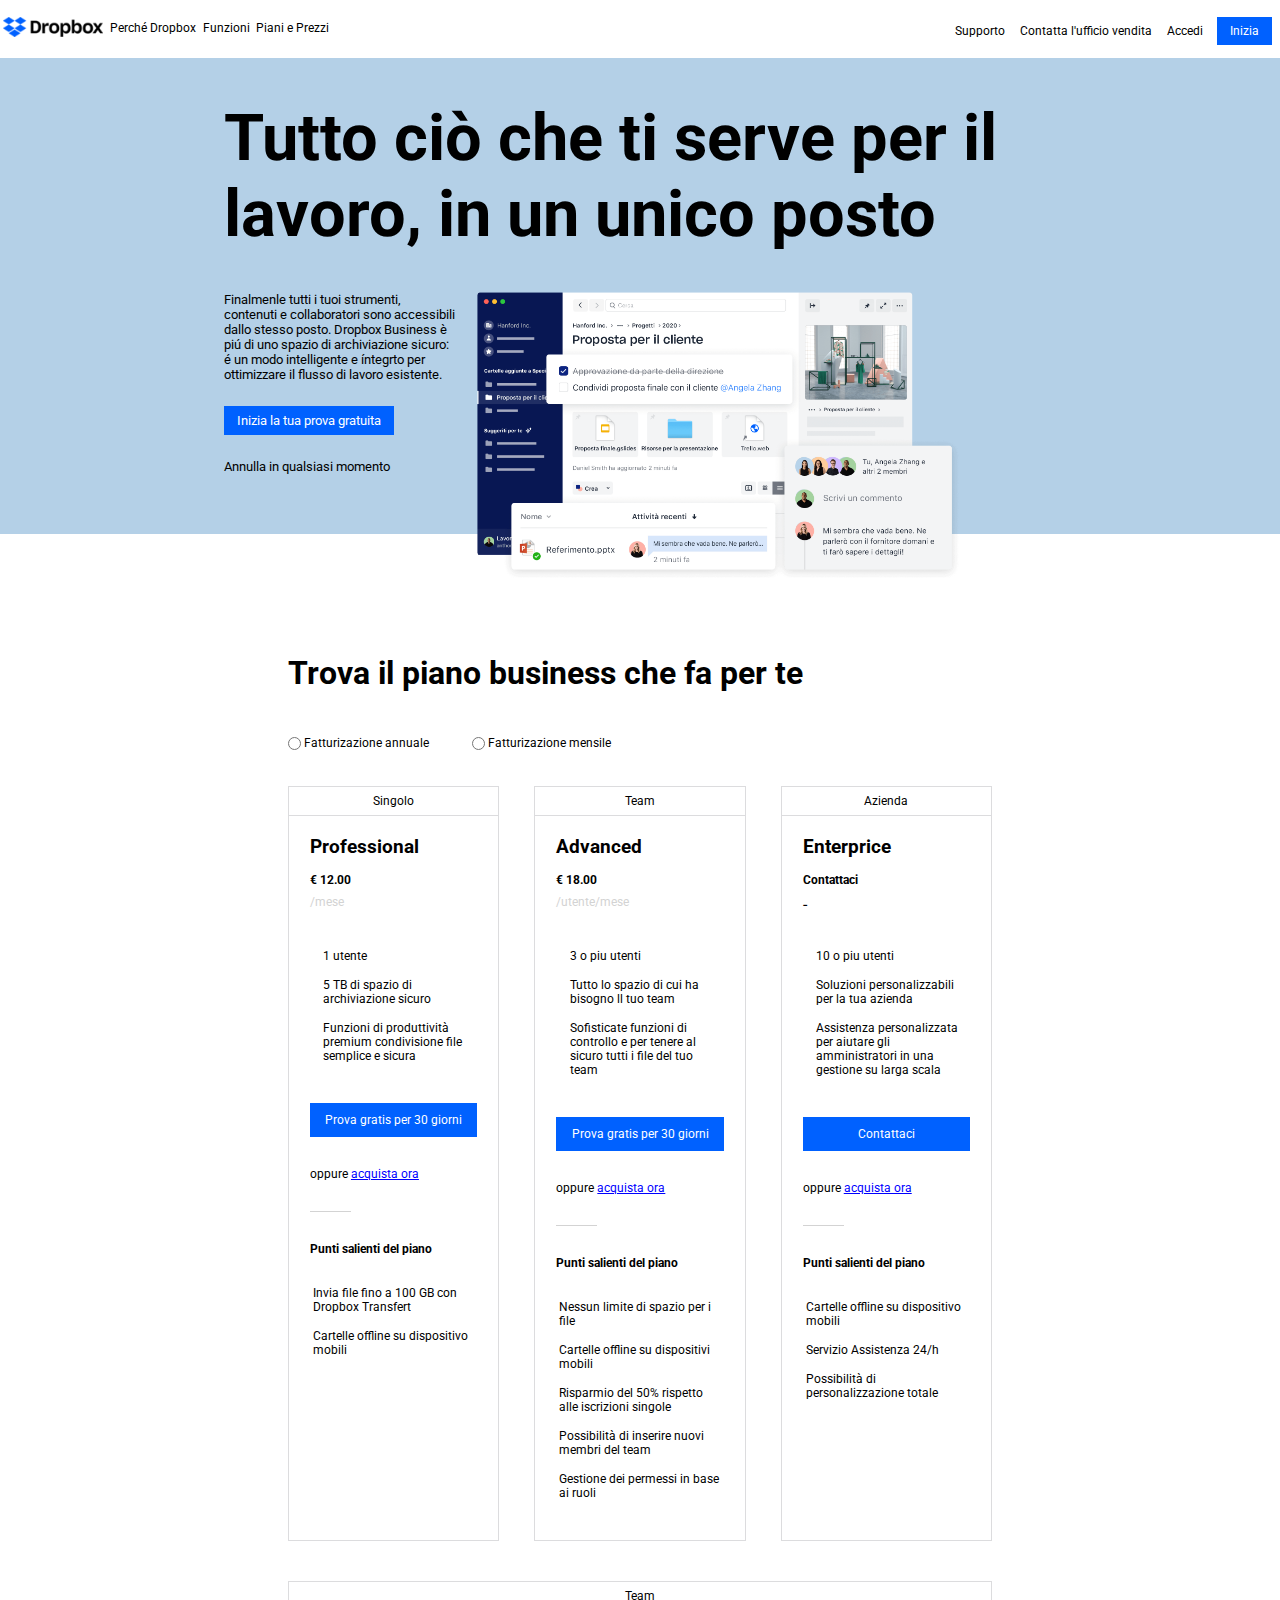
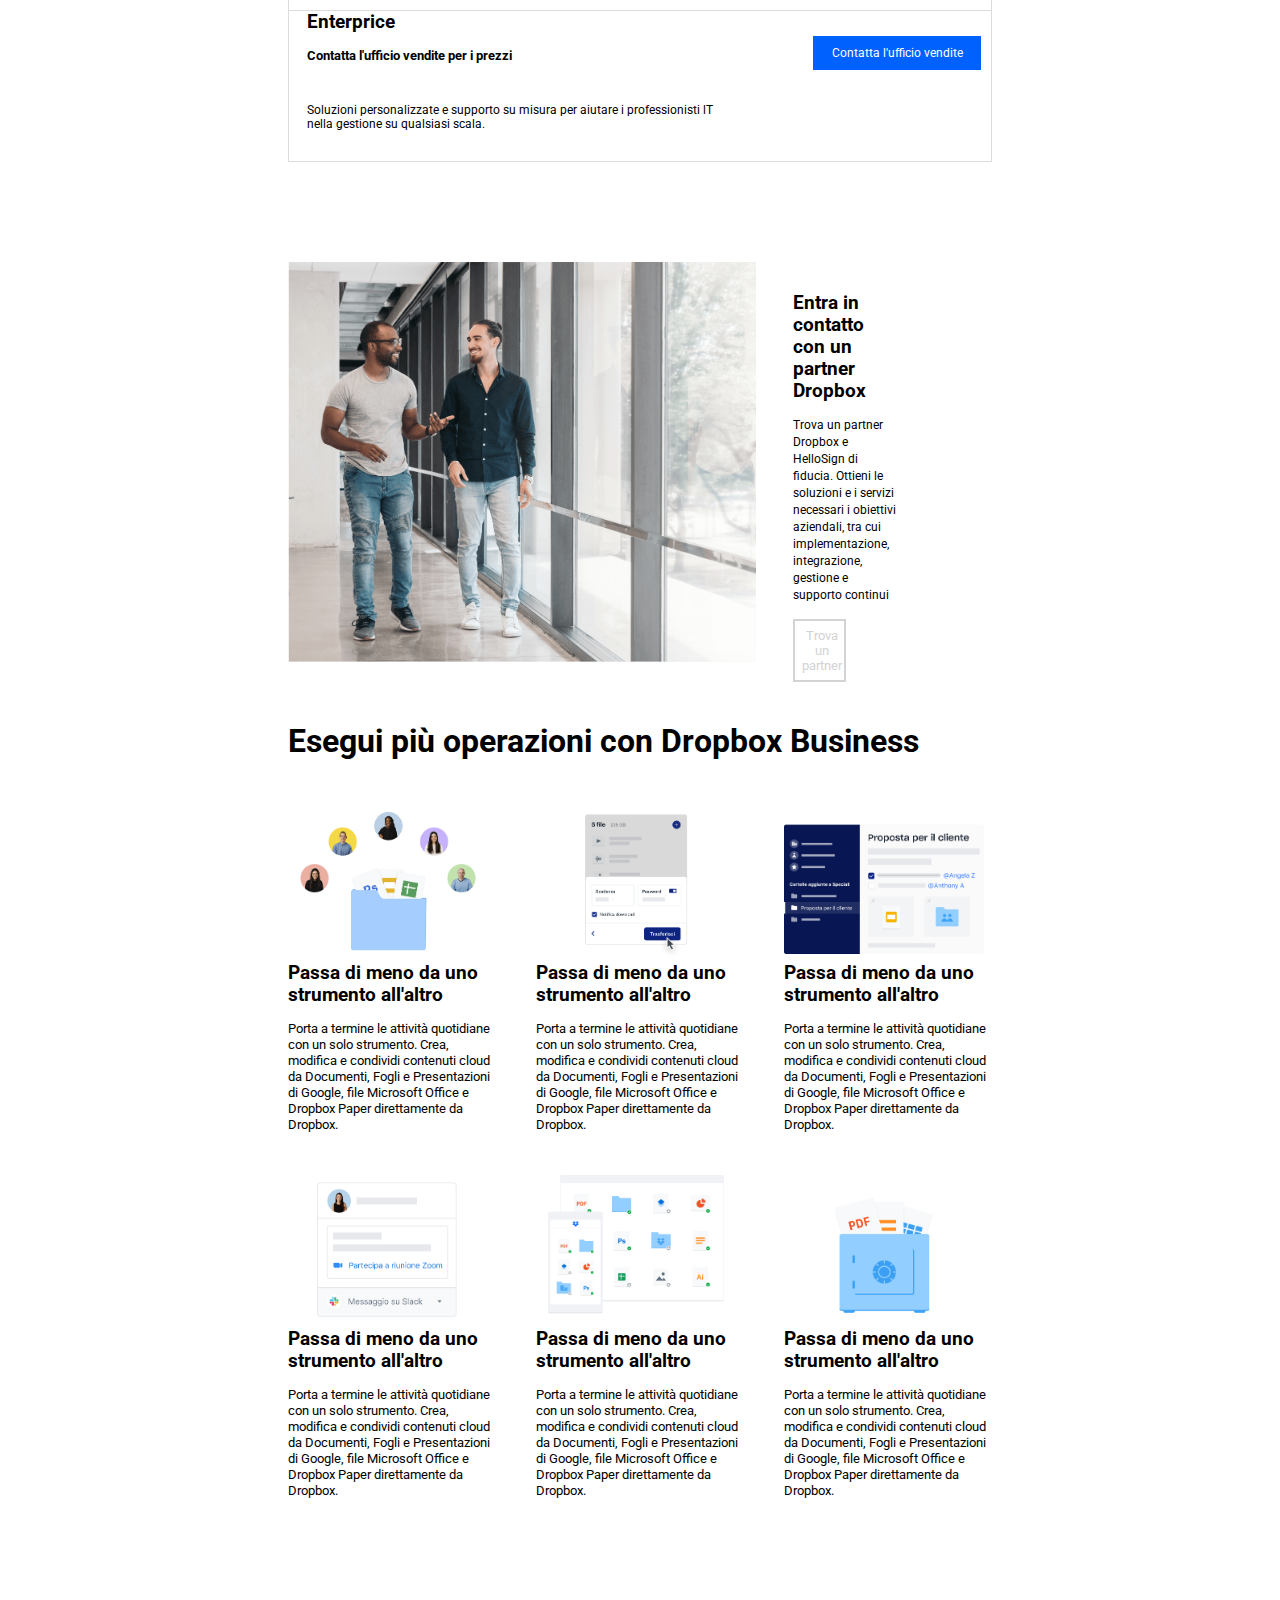
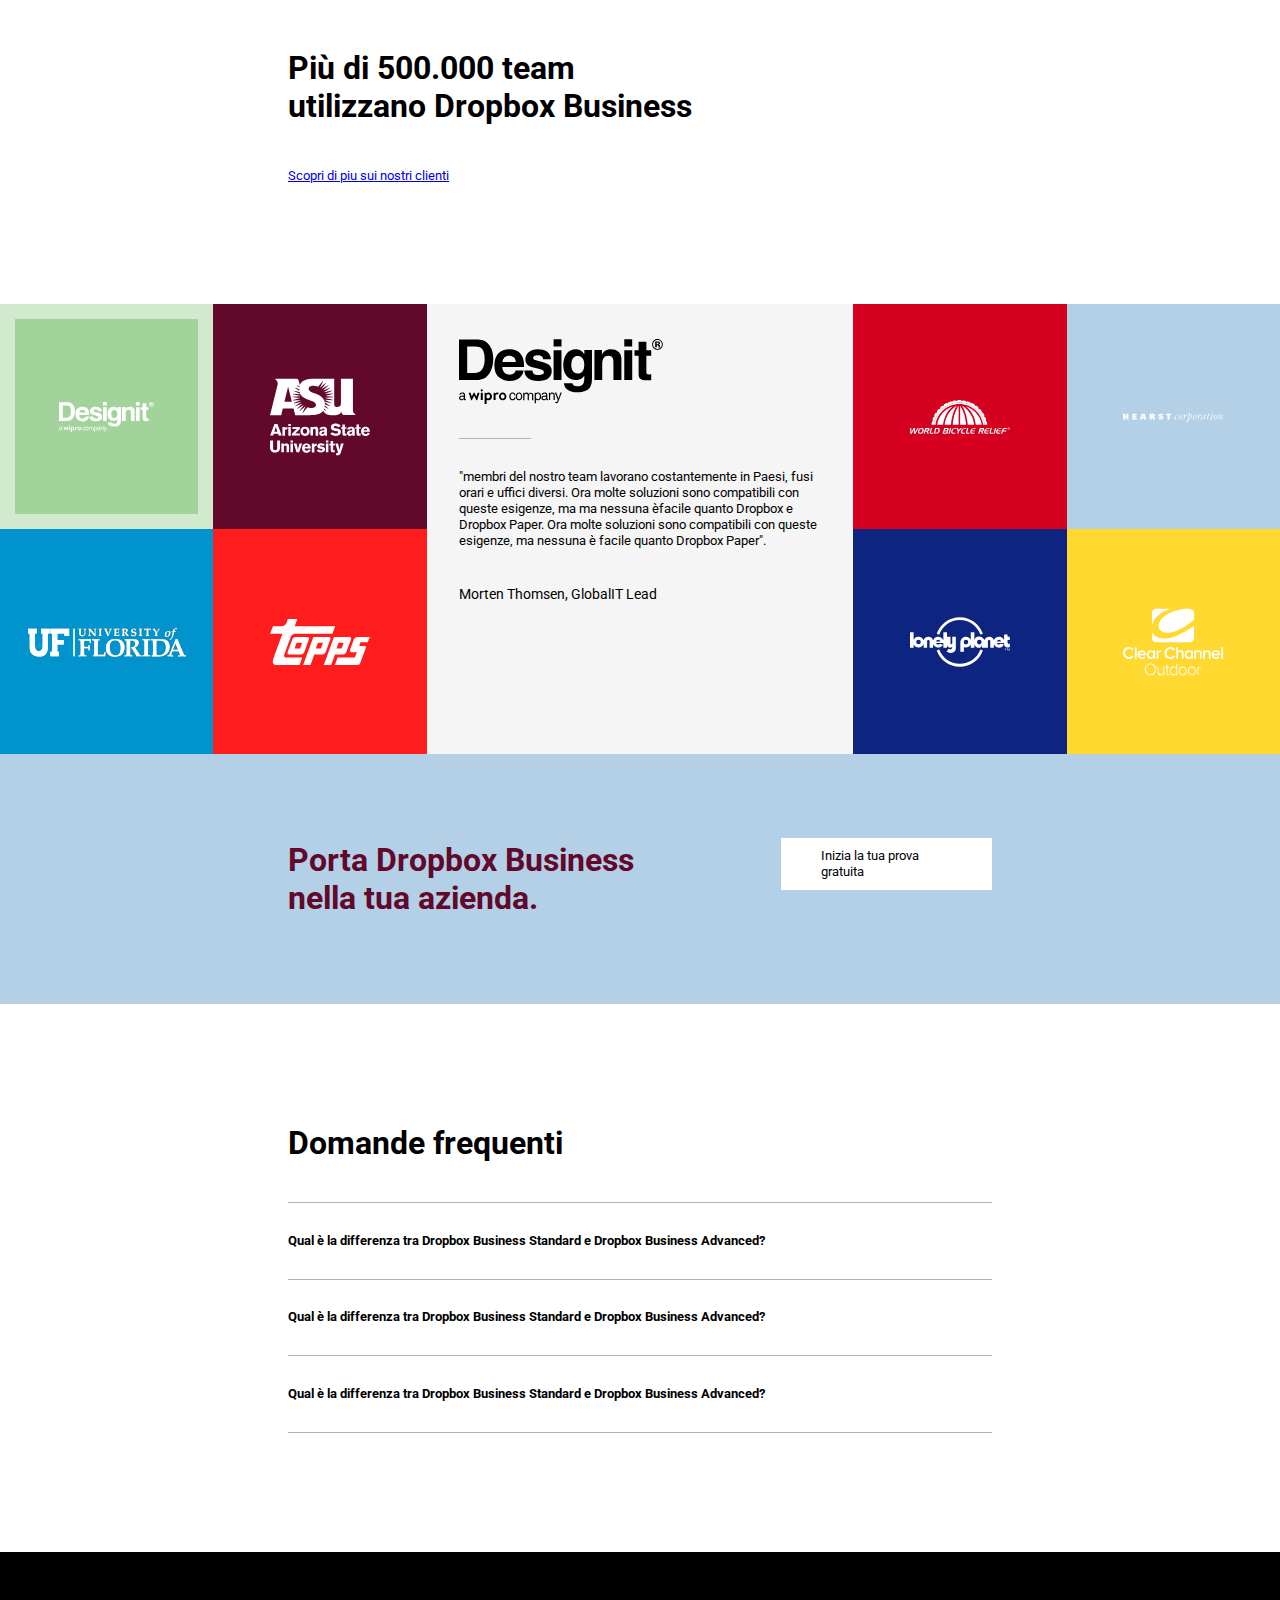
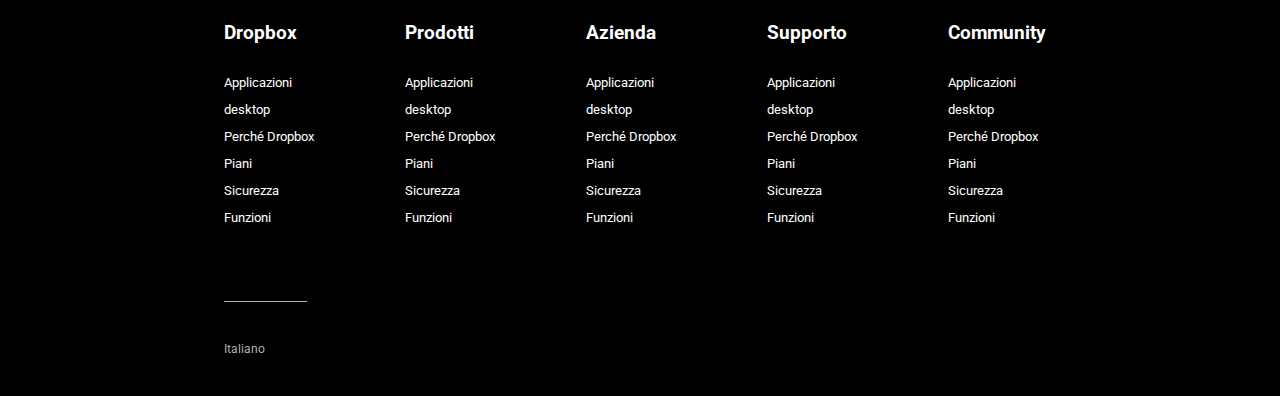
==== bonus/index.html @ 011dba8f "bonus setup start" ====
<!DOCTYPE html>
<html lang="en">
    <head>
        <meta charset="UTF-8">
        <meta http-equiv="X-UA-Compatible" content="IE=edge">
        <meta name="viewport" content="width=device-width, initial-scale=1.0">
        <link rel="stylesheet" href="./css/style.css">
        <link rel="preconnect" href="https://fonts.googleapis.com">
        <link rel="preconnect" href="https://fonts.gstatic.com" crossorigin>
        <link href="https://fonts.googleapis.com/css2?family=Roboto&display=swap" rel="stylesheet">
        <link rel="stylesheet" href="https://cdnjs.cloudflare.com/ajax/libs/font-awesome/6.2.0/css/all.min.css" integrity="sha512-xh6O/CkQoPOWDdYTDqeRdPCVd1SpvCA9XXcUnZS2FmJNp1coAFzvtCN9BmamE+4aHK8yyUHUSCcJHgXloTyT2A==" crossorigin="anonymous" referrerpolicy="no-referrer" />
        <link href="https://fonts.googleapis.com/css2?family=Roboto:wght@900&display=swap" rel="stylesheet">
        <title>Dropbox</title>
    </head>
    <body>
        <!-- start header -->
        <header>
            <div class="container-header">
                <div class="row-header">
                    <div class="col-header-left">
                        <div class="topbar-left">                
                            <ul>
                                <li><img src="./img/logo-small.png" alt="logo-dropbox"></li>
                                <li><a href="#">Perché Dropbox</a></li>
                                <li><a href="#">Funzioni</a></li>
                                <li><a href="#">Piani e Prezzi</a></li>
                            </ul>
                        </div>
                    </div>
                    <div class="col-header-right">
                        <div class="topbar-right">
                            <ul>
                                <li><a href="#">Supporto</a></li>
                                <li><a href="#">Contatta l'ufficio vendita</a></li>
                                <li><a href="#">Accedi</a></li>
                                <li><a href="#" class="btn">Inizia</a></li>
                            </ul>
                        </div>
                    </div>
                </div>
            </div>
        </header>
        <!-- start first secontion main -->
        <main>
            <div class="container-main-jumbo">
                <div class="row-main-jumbo">
                    <div class="col-main-title-jumbo">
                        <div class="col-title-jumbo">
                            <h1> Tutto ciò che ti serve per il lavoro, in un unico posto</h1>
                        </div>
                    </div>
                    <div class="col-main-pagraph-image">
                        <div class="col-pagraph-jumbo">
                            <div class="pagraph">
                                  <p>Finalmenle tutti i tuoi strumenti, contenuti e collaboratori sono accessibili dallo stesso posto. Dropbox Business è piú di uno spazio di archiviazione sicuro: é un modo intelligente e íntegrto per ottimizzare il flusso di lavoro esistente.</p>
                            </div>                          
                            <div class="padding-btn">
                                <button class="btn">Inizia la tua prova gratuita</button>
                            </div>
                            <p class="padding-bottom">Annulla in qualsiasi momento</p>
                            <i class="fa fa-arrow-down" aria-hidden="true" style="font-size: 30px;"></i>
                        </div>
                        <div class="col-image-jumbo">
                            <img src="./img/jumbo.png" alt="jumbo-dropbox">
                        </div>
                    </div>
                </div>
            </div>
            <!-- start second section -->
            <div class="container-main margin-bottom-120">
                <div class="row-main">
                    <div class="col-main">
                        <div class="col-title-main">
                            <h2>Trova il piano business che fa per te</h2>
                            <span class="font-size">
                                <input type="radio" class="billing"><label> Fatturizazione annuale</label>
                            </span>
                            <span class="font-size">
                                <input type="radio" class="billing"><label> Fatturizazione mensile</label>
                            </span>
                        </div>
                    </div>
                    <div class="col-main-table">
                        <div class= "col-30">
                            <div class="col-sm-title font-size">
                                <span><i class="fa fa-user" aria-hidden="true"></i> Singolo</span> 
                            </div>
                            <div class="col-content">
                                <h3 class="margin-bottom-15">Professional</h3>
                                <span class="font-size margin-bottom-8"><strong>&#8364; 12.00</strong></span>
                                <span class="font-size grey margin-bottom-40">/mese</span>
                                <div class="mini-container font-size margin-bottom-15">
                                    <div class="icons">
                                        <i class="fa fa-user" aria-hidden="true"></i>
                                    </div>
                                    <div class="text">
                                        <span> 1 utente</span>
                                    </div>                                    
                                </div>
                                <div class="mini-container font-size margin-bottom-15">
                                    <div class="icons">
                                        <i class="fa fa-folder" aria-hidden="true"></i>                                        
                                    </div>
                                    <div class="text">
                                        <span> 5 TB di spazio di archiviazione sicuro</span>
                                    </div>
                                </div>
                                <div class="mini-container font-size margin-bottom-40">
                                    <div class="icons">
                                        <i class="fa fa-share-alt" aria-hidden="true" style="padding-right: 5px;"></i>
                                    </div>
                                    <div class="text">
                                        <span> Funzioni di produttività premium condivisione file semplice e sicura</span>
                                    </div>
                                </div>
                                <div class="btn-special margin-bottom-30">
                                    <button>Prova gratis per 30 giorni</button>
                                </div>
                                <div class="underline margin-bottom-30 font-size">
                                    <div class="sm-underline">
                                        <span>oppure</span>
                                    </div>
                                    <a href="#">acquista ora</a>
                                </div>    
                                <strong class="font-size margin-bottom-30">Punti salienti del piano</strong> 
                                <div class="list">
                                    <ul>
                                        <li class="mini-container font-size margin-bottom-15"><i class="fa-solid fa-check" style="color: blue;"></i> Invia file fino a 100 GB con Dropbox Transfert</li>
                                        <li class="mini-container font-size margin-bottom-15"><i class="fa-solid fa-check" style="color: blue;"></i> Cartelle offline su dispositivo mobili</li>    
                                    </ul>
                                </div>        
                            </div>
                        </div>
                        <div class="col-30">
                            <div class="col-sm-title font-size">
                                <span><i class="fa fa-users" aria-hidden="true"></i> Team</span> 
                            </div>
                            <div class="col-content">
                                <h3 class="margin-bottom-15">Advanced</h3>
                                <span class="font-size margin-bottom-8"><strong>&#8364; 18.00</strong></span>
                                <span class="font-size grey margin-bottom-40">/utente/mese</span>
                                <div class="mini-container font-size margin-bottom-15">
                                    <div class="icons">
                                        <i class="fa fa-users" aria-hidden="true"></i>
                                    </div>
                                    <div class="text">
                                        <span> 3 o piu utenti</span>
                                    </div>
                                </div>
                                <div class="mini-container font-size margin-bottom-15">
                                    <div class="icons">
                                        <i class="fa fa-folder" aria-hidden="true"></i>                                        
                                    </div>
                                    <div class="text">
                                        <span> Tutto lo spazio di cui ha bisogno ll tuo team</span>
                                    </div>
                                </div>
                                <div class="mini-container font-size margin-bottom-40">
                                    <div class="icons">
                                        <i class="fa fa-share-alt" aria-hidden="true" style="padding-right: 5px;"></i>
                                    </div>
                                    <div class="text">
                                        <span>Sofisticate funzioni di controllo e per tenere al sicuro tutti i file del tuo team</span>
                                    </div>
                                </div>
                                <div class="btn-special margin-bottom-30">
                                    <button>Prova gratis per 30 giorni</button>
                                </div>
                                <div class="underline margin-bottom-30 font-size">
                                    <div class="sm-underline">
                                        <span>oppure</span>
                                    </div>
                                    <a href="#">acquista ora</a>
                                </div>    
                                <strong class="font-size margin-bottom-30">Punti salienti del piano</strong> 
                                <div class="list">
                                    <ul>
                                        <li class="mini-container font-size margin-bottom-15"><i class="fa-solid fa-check" style="color: blue;"></i> Nessun limite di spazio per i file</li>
                                        <li class="mini-container font-size margin-bottom-15"><i class="fa-solid fa-check" style="color: blue;"></i> Cartelle offline su dispositivi mobili</li>
                                        <li class="mini-container font-size margin-bottom-15"><i class="fa-solid fa-check" style="color: blue;"></i> Risparmio del 50% rispetto alle iscrizioni singole</li>
                                        <li class="mini-container font-size margin-bottom-15"><i class="fa-solid fa-check" style="color: blue;"></i> Possibilità di inserire nuovi membri del team</li>
                                        <li class="mini-container font-size margin-bottom-40"><i class="fa-solid fa-check" style="color: blue;"></i> Gestione dei permessi in base ai ruoli</li>
                                    </ul>
                                </div>    
                            </div>
                        </div>
                        <div class="col-30">
                            <div class="col-sm-title font-size">
                                <span><i class="fa-solid fa-building"></i> Azienda</span> 
                            </div>
                            <div class="col-content">
                                <h3 class="margin-bottom-15">Enterprice</h3>
                                <span class="font-size margin-bottom-8"><strong>Contattaci</strong></span>
                                <span class="margin-bottom-35">-</span>
                                <div class="mini-container font-size margin-bottom-15">
                                    <div class="icons">
                                        <i class="fa fa-user" aria-hidden="true"></i>
                                    </div>
                                    <div class="text">
                                        <span> 10 o piu utenti</span>
                                    </div>
                                </div> 
                                <div class="mini-container font-size margin-bottom-15">
                                    <div class="icons">
                                        <i class="fa fa-folder" aria-hidden="true"></i>                                        
                                    </div>
                                    <div class="text">
                                        <span> Soluzioni personalizzabili per la tua azienda</span>
                                    </div>
                                </div> 
                                <div class="mini-container font-size margin-bottom-40">
                                    <div class="icons">
                                        <i class="fa fa-share-alt" aria-hidden="true" style="padding-right: 5px;"></i>
                                    </div>
                                    <div class="text">
                                        <span>Assistenza personalizzata per aiutare gli amministratori in una gestione su larga scala</span>
                                    </div>
                                </div>     
                                <div class="btn-special margin-bottom-30">
                                    <button>Contattaci</button>
                                </div>         
                                <div class="underline margin-bottom-30 font-size">
                                    <div class="sm-underline">
                                        <span>oppure</span>
                                    </div>
                                    <a href="#">acquista ora</a>
                                </div>    
                                <strong class="font-size margin-bottom-30">Punti salienti del piano</strong> 
                                <div class="list">
                                    <ul>
                                        <li class="mini-container font-size margin-bottom-15"><i class="fa-solid fa-check" style="color: blue;"></i> Cartelle offline su dispositivo mobili</li>
                                        <li class="mini-container font-size margin-bottom-15"><i class="fa-solid fa-check" style="color: blue;"></i> Servizio Assistenza 24/h</li>
                                        <li class="mini-container font-size margin-bottom-15"><i class="fa-solid fa-check" style="color: blue;"></i>Possibilità di personalizzazione totale</li>
                                    </ul>
                                </div>                                                                      
                            </div>
                        </div>  
                    </div>
                </div>
                <!-- start the third section -->
                <div id="margin-bottom-100" class="row-main">
                    <div class="col-main-2">
                        <div class="col-sm-title-2 font-size">
                            <span><i class="fa-solid fa-building"></i> Team</span> 
                        </div>
                    </div>
                    <div class="col-content-2">
                        <div class="content-left">
                            <h3 class="margin-bottom-15">Enterprice </h3>
                            <h5 class="margin-bottom-40">Contatta l'ufficio vendite per i prezzi</h5>
                            <p class="font-size margin-bottom-30">Soluzioni personalizzate e supporto su misura per aiutare i professionisti lT nella gestione su qualsiasi scala.</p>
                        </div>
                        <div class="content-right">
                            <div class="btn-special-2">
                                <button>Contatta l'ufficio vendite</button>
                            </div>                                
                        </div>
                    </div>
                </div>
                <!-- start the fourth section -->
                <div class="row-main margin-bottom-100">
                    <div class="col-content-3">
                        <div class="content-image">
                            <img src="./img/partner.png" alt="photo-partner">
                        </div>
                        <div class="text-right">
                            <h3 class="margin-bottom-15">Entra in contatto con un partner Dropbox</h3>
                            <p class="font-size margin-bottom-15">Trova un partner Dropbox e HelloSign di fiducia. Ottieni le soluzioni e i servizi necessari i obiettivi aziendali, tra cui implementazione, integrazione, gestione e supporto continui</p>
                            <div class="btn-special-grey">
                                <button>Trova un partner</button>
                            </div>
                        </div>
                    </div>
                </div>
                <!-- start the fith section -->
                <div id="margin-bottom-150" class="row-main">
                    <div class="col-main-3">
                        <div class="col-title">
                            <h2>Esegui più operazioni con Dropbox Business</h2> 
                        </div>
                    </div>
                    <div class="col-main-flex">
                        <div class="step margin-right">
                            <img src="./img/business-feature-switching-tools.png" alt="photo-business">
                            <h3 class="margin-bottom-15">Passa di meno da uno strumento all'altro</h3>
                            <p class="font-size-special margin-bottom-30">Porta a termine le attività quotidiane con un solo strumento. Crea, modifica e condividi contenuti cloud da Documenti, Fogli e Presentazioni di Google, file Microsoft Office e Dropbox Paper direttamente da Dropbox.</p>
                            <div class="column">
                                <img src="./img/business-feature-integrations-it.png" alt="photo-business-3">
                                <h3 class="margin-bottom-15">Passa di meno da uno strumento all'altro</h3>
                                <p class="font-size-special">Porta a termine le attività quotidiane con un solo strumento. Crea, modifica e     condividi contenuti cloud da Documenti, Fogli e Presentazioni di Google, file Microsoft Office e Dropbox    Paper direttamente da Dropbox.</p>
                            </div>
                        </div>                    
                        <div class="step margin-right">
                            <img src="./img/business-feature-send-files-it.png" alt="photo-business-1">
                            <h3 class="margin-bottom-15">Passa di meno da uno strumento all'altro</h3>
                            <p class="font-size-special margin-bottom-30">Porta a termine le attività quotidiane con un solo strumento. Crea, modifica e     condividi contenuti cloud da Documenti, Fogli e Presentazioni di Google, file Microsoft Office e Dropbox    Paper direttamente da Dropbox.</p>
                            <div class="column">
                                <img src="./img/business-feature-multi-device.png" alt="photo-business-4">
                                <h3 class="margin-bottom-15">Passa di meno da uno strumento all'altro</h3>
                                <p class="font-size-special">Porta a termine le attività quotidiane con un solo strumento. Crea, modifica e condividi     contenuti cloud da Documenti, Fogli e Presentazioni di Google, file Microsoft Office e Dropbox Paper     direttamente da Dropbox.</p>
                            </div>
                        </div>                                         
                        <div class="step">
                            <img src="./img/business-feature-coordinate-it.png" alt="photo-business-2">
                            <h3 class="margin-bottom-15">Passa di meno da uno strumento all'altro</h3>
                            <p class="font-size-special margin-bottom-30">Porta a termine le attività quotidiane con un solo strumento. Crea, modifica e condividi contenuti cloud da Documenti, Fogli e Presentazioni di Google, file Microsoft Office e Dropbox Paper direttamente da Dropbox.</p>
                            <div class="column">
                                <img src="./img/business-feature-security.png" alt="photo-business-5">
                                <h3 class="margin-bottom-15">Passa di meno da uno strumento all'altro</h3>
                                <p class="font-size-special">Porta a termine le attività quotidiane con un solo strumento. Crea, modifica e       condividi contenuti cloud da Documenti, Fogli e Presentazioni di Google, file Microsoft Office e Dropbox    Paper direttamente da Dropbox.</p>
                            </div>   
                        </div>                        
                    </div>
                </div>  
                <div class="row-main">
                    <div class="col-big-title">
                        <h2>Più di 500.000 team utilizzano Dropbox Business</h2>
                    </div>
                    <div class="sm-p">
                        <a href="#" class="font-size-special">Scopri di piu sui nostri clienti</a>
                    </div>
                </div>
            </div>
            <!-- start the seven section -->
            <div class="container-logo">
                <div class="row-logo">
                    <div class="col-square-logo-left">
                        <div class="rectangle-top">
                            <div class="square green size-square">
                                <img src="./img/designit.svg" alt="logo-top-left">
                            </div>
                            <div class="square brown size-square-1">
                                <img src="./img/arizona_state_university.svg" alt="logo-top-left">
                            </div>
                        </div>
                        <div class="rectangle-bottom">
                            <div class="square blue size-square">
                                <img src="./img/university_of_florida.svg" alt="logo-bottom-left">
                            </div>
                            <div class="square orange size-square-1">
                                <img src="./img/topps.svg" alt="logo-bottom-left">
                            </div>
                        </div>
                    </div>
                    <div class="col-square-logo-mid">
                        <div class="big-square">
                            <img class="margin-bottom-30" src="./img/designit.svg" alt="main-logo">
                            <hr class="margin-bottom-30">
                            <p class="font-size-special margin-bottom-35">"membri del nostro team lavorano costantemente in Paesi, fusi orari e uffici diversi. Ora molte soluzioni sono compatibili con queste esigenze, ma ma nessuna èfacile quanto Dropbox e Dropbox Paper. Ora molte soluzioni sono compatibili con queste esigenze, ma nessuna è facile quanto Dropbox Paper".</p>
                            <span>Morten Thomsen, GlobalIT Lead</span>
                        </div>
                    </div>
                    <div class="col-square-logo-right">
                        <div class="rectangle-top">
                            <div class="square lightorange size-square-1">
                                <img src="./img/world_bicycle_relief.svg" alt="logo-top-left">
                            </div>
                            <div class="square lightblue size-square-1">
                                <img src="./img/hearst_corp.svg" alt="logo-top-left">
                            </div>
                        </div>
                        <div class="rectangle-bottom">
                            <div class="square blackblue size-square-1">
                                <img src="./img/lonely_planet.svg" alt="logo-bottom-left">
                            </div>
                            <div class="square yellow size-square-1">
                                <img src="./img/clear_channel.svg" alt="logo-bottom-left">
                            </div>
                        </div>
                    </div>
                </div>
            </div>
            <!-- start octave seciton -->
            <div class="container margin-bottom-120">
                <div class="row-main">
                    <div class="col-text">
                        <div class="left-text">
                            <h2 id="margin-0">Porta Dropbox Business nella tua azienda.</h2>
                        </div>
                        <div class="right-button font-size-special margin-bottom-30">
                            <button class="right-special-button">Inizia la tua prova gratuita</button>
                        </div>
                    </div>
                </div>
            </div>
            <div class="container-answer margin-bottom-120">
                <div class="row-main">
                    <div class="col-title-answer">
                        <div class="title-answer">
                            <h2>Domande frequenti</h2>
                        </div>
                        <hr>
                        <div class="answer">
                            <p class="font-size-special"><strong>Qual è la differenza tra Dropbox Business Standard e Dropbox Business Advanced?</strong></p>
                            <i class="fa fa-angle-down" aria-hidden="true"></i>
                        </div>
                        <hr>
                        <div class="answer">
                            <p class="font-size-special"><strong>Qual è la differenza tra Dropbox Business Standard e Dropbox Business Advanced?</strong></p>
                            <i class="fa fa-angle-down" aria-hidden="true"></i>
                        </div>
                        <hr>
                        <div class="answer">
                            <p class="font-size-special"><strong>Qual è la differenza tra Dropbox Business Standard e Dropbox Business Advanced?</strong></p>
                            <i class="fa fa-angle-down" aria-hidden="true"></i>
                        </div>
                        <hr>
                    </div>
                </div>
            </div>
        </main>
        <footer>
            <div class="container-footer">
                <div class="row-footer">
                    <div class="col-footer">
                        <div class="unlist margin-right">
                            <h3>Dropbox</h3>
                            <ul class="font-size-special">
                                <li>Applicazioni desktop</li>
                                <li>Perché Dropbox</li>
                                <li>Piani</li>
                                <li>Sicurezza</li>
                                <li>Funzioni</li>
                            </ul>
                        </div>
                        <div class="unlist margin-right">
                            <h3>Prodotti</h3>
                            <ul class="font-size-special">
                                <li>Applicazioni desktop</li>
                                <li>Perché Dropbox</li>
                                <li>Piani</li>
                                <li>Sicurezza</li>
                                <li>Funzioni</li>
                            </ul>
                        </div>
                        <div class="unlist margin-right">
                            <h3>Azienda</h3>
                            <ul class="font-size-special">
                                <li>Applicazioni desktop</li>
                                <li>Perché Dropbox</li>
                                <li>Piani</li>
                                <li>Sicurezza</li>
                                <li>Funzioni</li>
                            </ul>
                        </div>
                        <div class="unlist margin-right">
                            <h3>Supporto</h3>
                            <ul class="font-size-special">
                                <li>Applicazioni desktop</li>
                                <li>Perché Dropbox</li>
                                <li>Piani</li>
                                <li>Sicurezza</li>
                                <li>Funzioni</li>
                            </ul>
                        </div>
                        <div class="unlist">
                            <h3>Community</h3>
                            <ul class="font-size-special">
                                <li>Applicazioni desktop</li>
                                <li>Perché Dropbox</li>
                                <li>Piani</li>
                                <li>Sicurezza</li>
                                <li>Funzioni</li>
                            </ul>
                        </div>
                    </div>
                    <hr class="margin-bottom-40">
                    <div class="col-sm-logo font-size">
                        <span><i class="fa fa-globe" aria-hidden="true"></i> Italiano <i class="fa-solid fa-angle-up"></i></span>
                    </div>
                </div>
            </div>
        </footer>
    </body>
</html>
---- bonus/css/style.css ----
*{
    margin: 0;
    padding: 0;
    box-sizing: border-box;
}

body{
    font-family: 'Roboto', sans-serif;
}

/* utily */

.btn{
    background-color: #0061ff;
    padding: 7px 13px;
    color: white;
}

.font-size{
    font-size: 12px;
}

button{
    all:unset;
    cursor: pointer;
}

/* utily margin section */

.grey{
    color:lightgray;
}

.margin-bottom-8{
    margin-bottom: 8px ;
}

.margin-bottom-40{
    margin-bottom: 40px;
}

.margin-bottom-35{
    margin-bottom: 35px;
}

.margin-bottom-15{
    margin-bottom: 15px;
}

.margin-bottom-30{
    margin-bottom: 30px;
}

.margin-bottom-120{
    margin-bottom: 120px;
}

#margin-bottom-100{
    margin-bottom: 100px;
}

#margin-bottom-150{
    margin-bottom: 150px;
}

.btn-special{
    background-color: #0061ff;
    color: white;
    text-align: center;
    font-size: 12px;
    padding:10px 0 ;
}

/* header */

.row-header{
    width: 100%;
    height: 58px;
    background-color: white;
    display: flex;
    justify-content: space-between;
    align-items: center;
    position: fixed;
    z-index: 1;
}

.col-header-left, .col-header-right{
    width: 26%;
}

.topbar-left ul, .topbar-right ul{
    display: flex;
    list-style-type: none;
    justify-content: space-around;
}

li img{
    width: 100px;
}

li a{
    text-decoration: none;
    color: black;
    font-size: 12px;
}

/* main first section*/

.container-main-jumbo{
    padding-top: 100px;
    background-color: #b4d0e7;
    margin-bottom: 120px;
}

.row-main-jumbo{
    width: 65%;
    margin: 0 auto;
}

.col-main-title-jumbo{
    margin-bottom: 40px;
}

.col-title-jumbo{
    width: 95%;
}

h1{
    color: black;
    font-size: 65px;
}
.col-main-pagraph-image{
    position: relative;
    width: 100%;
    display: flex;
}

.col-pagraph-jumbo{
    width: 28%;
    font-size: 13px;
}

.padding-btn, .pagraph{
    padding-bottom: 24px;
}

.col-pagraph-jumbo i{
    padding-bottom: 17px;
}

.padding-bottom{
    margin-bottom: 60px;
}

.col-image-jumbo{
    width: 72%;
    position: absolute;
    right: 0;
}

.col-image-jumbo img{
    width: 85%;
}

/* main second section */

.row-main{
    width: 55%;
    margin: 0 auto;
    margin-bottom: 40px;
}

.col-main{
    margin-bottom: 35px;
}

h2{
    font-size: 32px;
    margin-bottom: 40px;
}

.billing{
    vertical-align: middle;
}

label{
    padding-right: 40px;
}

.col-main-table{
    width: 100%;
    display: flex;
    justify-content: space-between;
}

.col-30{
    width: 30%;
    border: 1px solid #dcdcde;
}

.col-sm-title{
    border-bottom: 1px solid #dcdcde;
    text-align: center;
    padding: 7px 10px;
}

.col-content{
    width: 80%;
    margin: 0 auto;
    display: flex;
    flex-direction: column;
}

.col-content h3{
    padding-top: 20px;
}

.mini-container{
    width: 100%;
    display: flex;
}

.icons{
    width: 8%;
}

.text{
    width: 90%;
}

.underline{
    display: flex;
}

.sm-underline{
    padding-right: 3px;
    padding-bottom: 30px ;
    border-bottom: 1px solid lightgrey;
}

.underline a{
    color: blue;
}

.list ul{
    list-style-type: none;
}

li i{
    padding-right: 3px;
}

/* main third section */

.col-main-2{
    border: 1px solid #dcdcde;
}

.col-sm-title-2{
    text-align: center;
    padding: 7px 10px;
}

.col-content-2{
    border: 1px solid #dcdcde;
    border-top: transparent;
    display: flex;
    justify-content: space-around;
}

.content-left{
    width: 60%;
}

.content-right{
    width: 30%;
}

.content-right .btn-special-2{
    width: 80%;
    background-color: #0061ff;
    color: white;
    text-align: center;
    font-size: 12px;
    padding:10px 0 ;
    margin-top: 25px ;
    margin-left: 50px;
}

/* start the fourth section */

.col-content-3{
    display: flex;
}

.content-image img{
    height: 400px;
}

.text-right{
    width: calc(100% - 600px);
    margin-left: 37px;
    margin-top: 30px;
}

.text-right p {
    line-height: 17px;
}

.btn-special-grey{
    text-align: center;
    width: 51%;
    border: 2px solid lightgray;
    color: lightgray;
    font-size: 13px;
    padding:7px;
}

/* utily fort the fith section */

.margin-right{
    margin-right: 40px;
}

.font-size-special{
    font-size: 13px;
    line-height: 16px;
}

/* start the fith section */

.col-main-flex{
    width: 100%;
    display: flex;
}

.step{
    width: calc(100% / 3 - 20px);
    display: flex;
    flex-direction: column;
}

.step img, .column img{
    width: 200px;
}

/* start the sixth section */

.col-big-title{
    width: 60%;
}

/* start the seven section */

.row-logo{
    width: 100%;
    display: flex;
}

.col-square-logo-left, .col-square-logo-mid, .col-square-logo-right {
    width: calc(100% / 3);
    height: 450px;
}

.col-square-logo-mid{
    background-color: #f5f5f5;
}

.big-square{
    width: 85%;
    margin: 35px auto;
}

.big-square img{
    height: 65px;
}

.big-square hr{
    width: 20%;
    border: none;
    height: 1px;
    background-color: #b3b2b2;
}

.big-square span{
    font-size: 14px;
}

.rectangle-top{
    width: 100%;
    height: 50%;
    display: flex;
}

.rectangle-bottom{
    width: 100%;
    height: 50%;
    display: flex;
}

.square{
    width: calc(100% / 2);
    display: flex;
    justify-content: center;
    align-items: center;
}

.size-square img{
    height: 30px;
    filter: invert(1);
}

.size-square-1 img{
    height: 100px;
    width: 100px;
    filter: invert(1);
}

.green{
    border: 15px solid #d1e9cd;
    background-color: #a2d39b;
}

.brown{
    background-color: #61082b;
}

.blue{
    background-color: #0093ce;
}

.orange{
    background-color: #ff1c1c;
}

.lightorange{
    background-color: #d5001f;
}

.lightblue{
    background-color: #b4d0e7;
}

.blackblue{
    background-color: #0d2481;
}

.yellow{
    background-color: #ffd830;
}

/* start octave section */

.container{
    background-color: #b4d0e7;
    height: 250px;
}

.row-main{
    height: 100%;
}

.col-text{
    width: 100%;
    height: 100%;
    display: flex;
    justify-content: space-between;
    align-items: center;

}

#margin-0{
    margin: 0;
}

.left-text{
    width: 50%;
    color: #61082b
}

.right-button{
    width: 30%;
}

.right-special-button{
    background-color: white;
    padding: 10px 40px;
}

/* start ninth section */

.answer{
    display: flex;
    justify-content: space-between;
    align-items: center;
}

.answer p{
    padding: 30px 0;     
}

.answer i{
    font-size: 10px;
    padding: 0 30px;
}

.col-title-answer hr{
    border: none;
    height: 0.5px;
    background-color: #b3b2b2;
}

/* start footer */

footer{
    background-color: black;
    color: white;
}

.row-footer{
    width: 65%;
    margin: 0 auto;
}

.row-footer hr{
    width: 10%;
    border: none;
    height: 0.5px;
    background-color: #b3b2b2;
}

.col-footer{
    display: flex;
    justify-content: space-between;
}

.unlist{
    width: calc(65% / 5);
    margin: 70px 0;
}

.unlist h3{
    margin-bottom: 25px;
}

.unlist ul{
    list-style-type: none;
    line-height: 27px;
}

.col-sm-logo{
    color: #b3b2b2;
    padding-bottom: 40px;
}
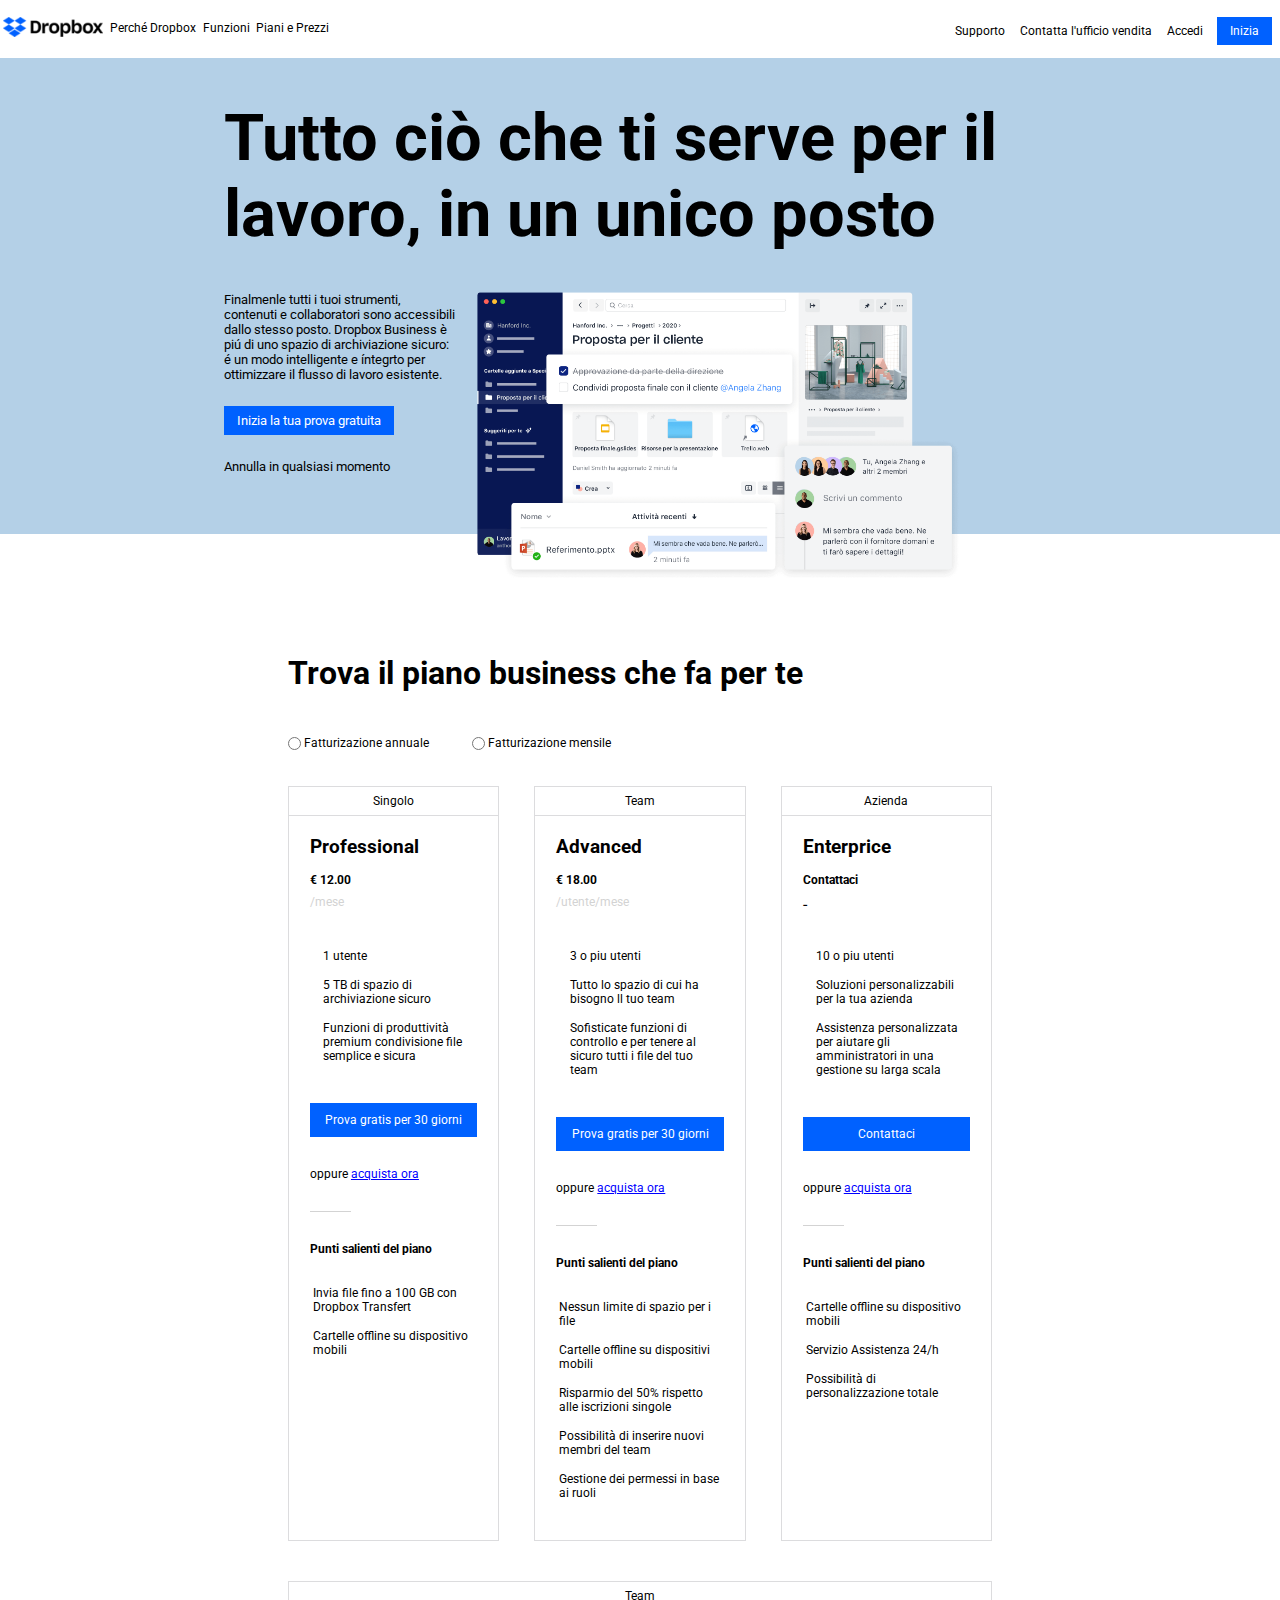
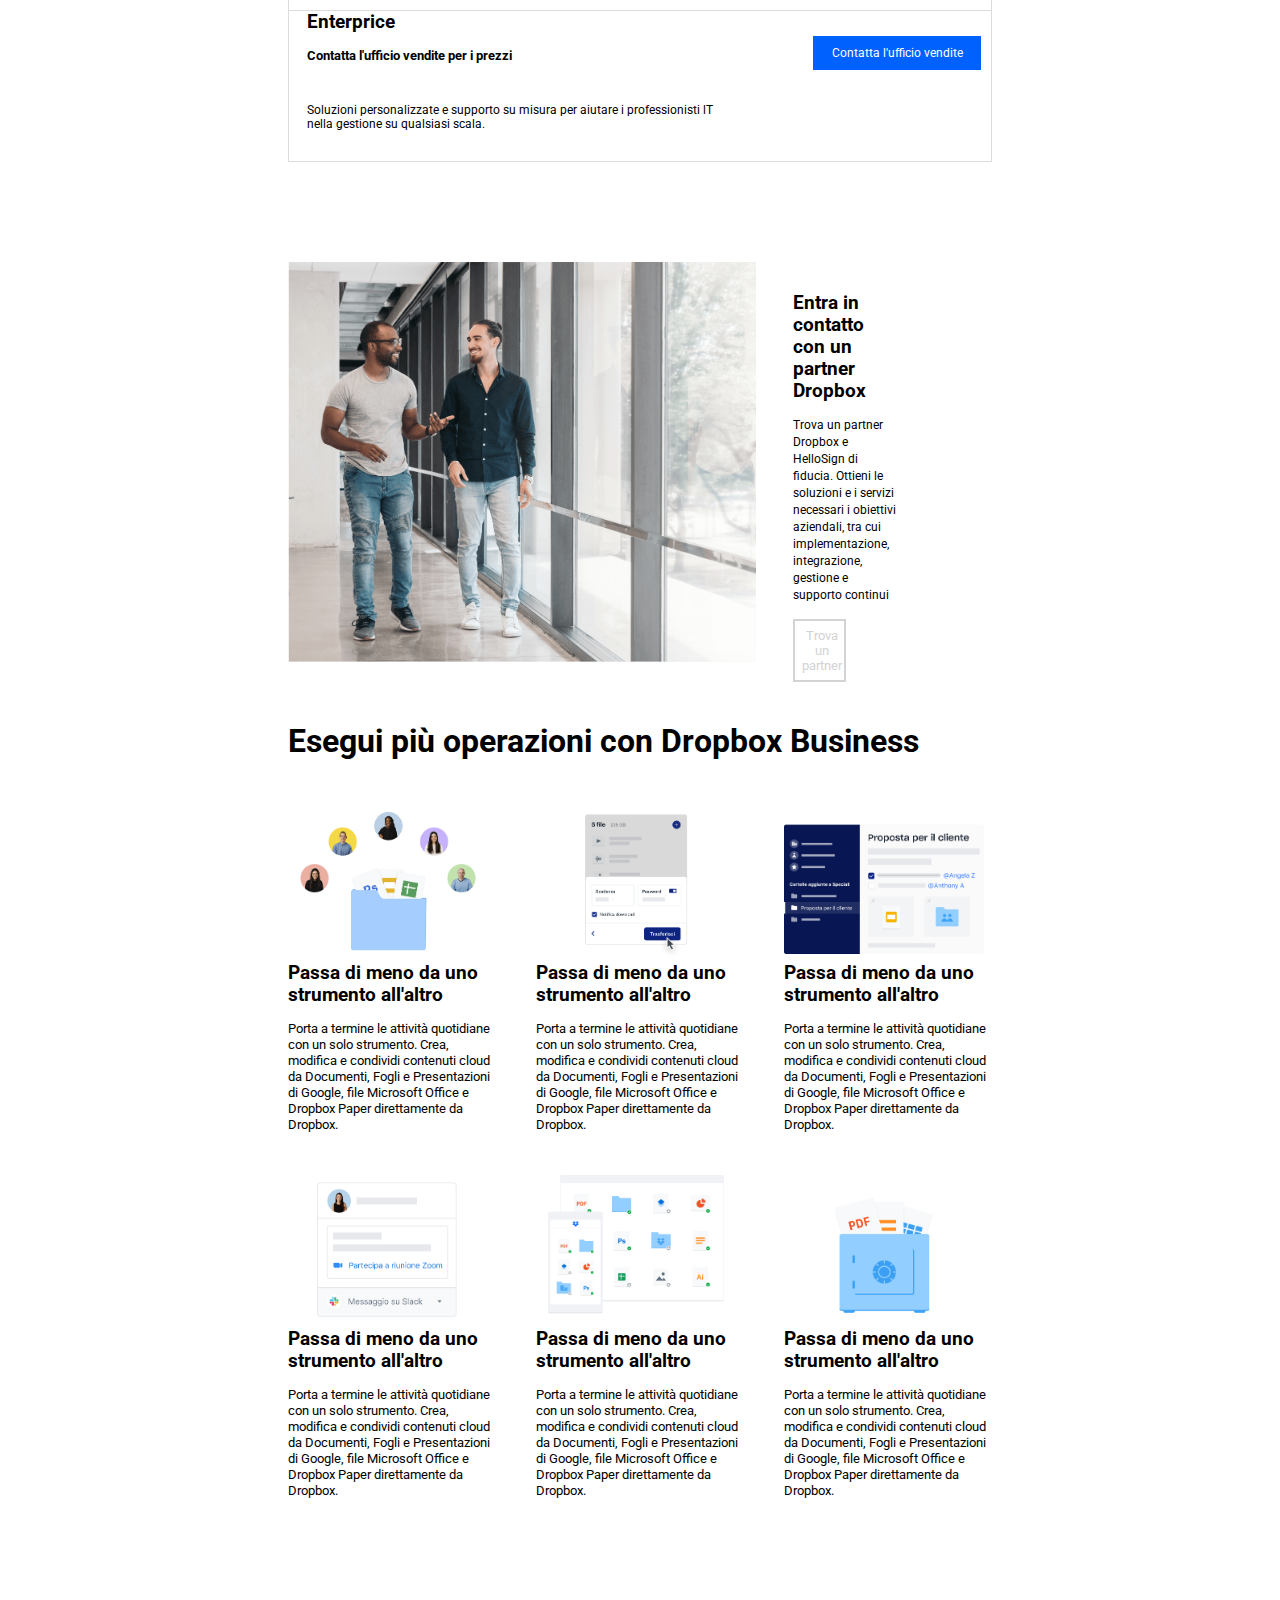
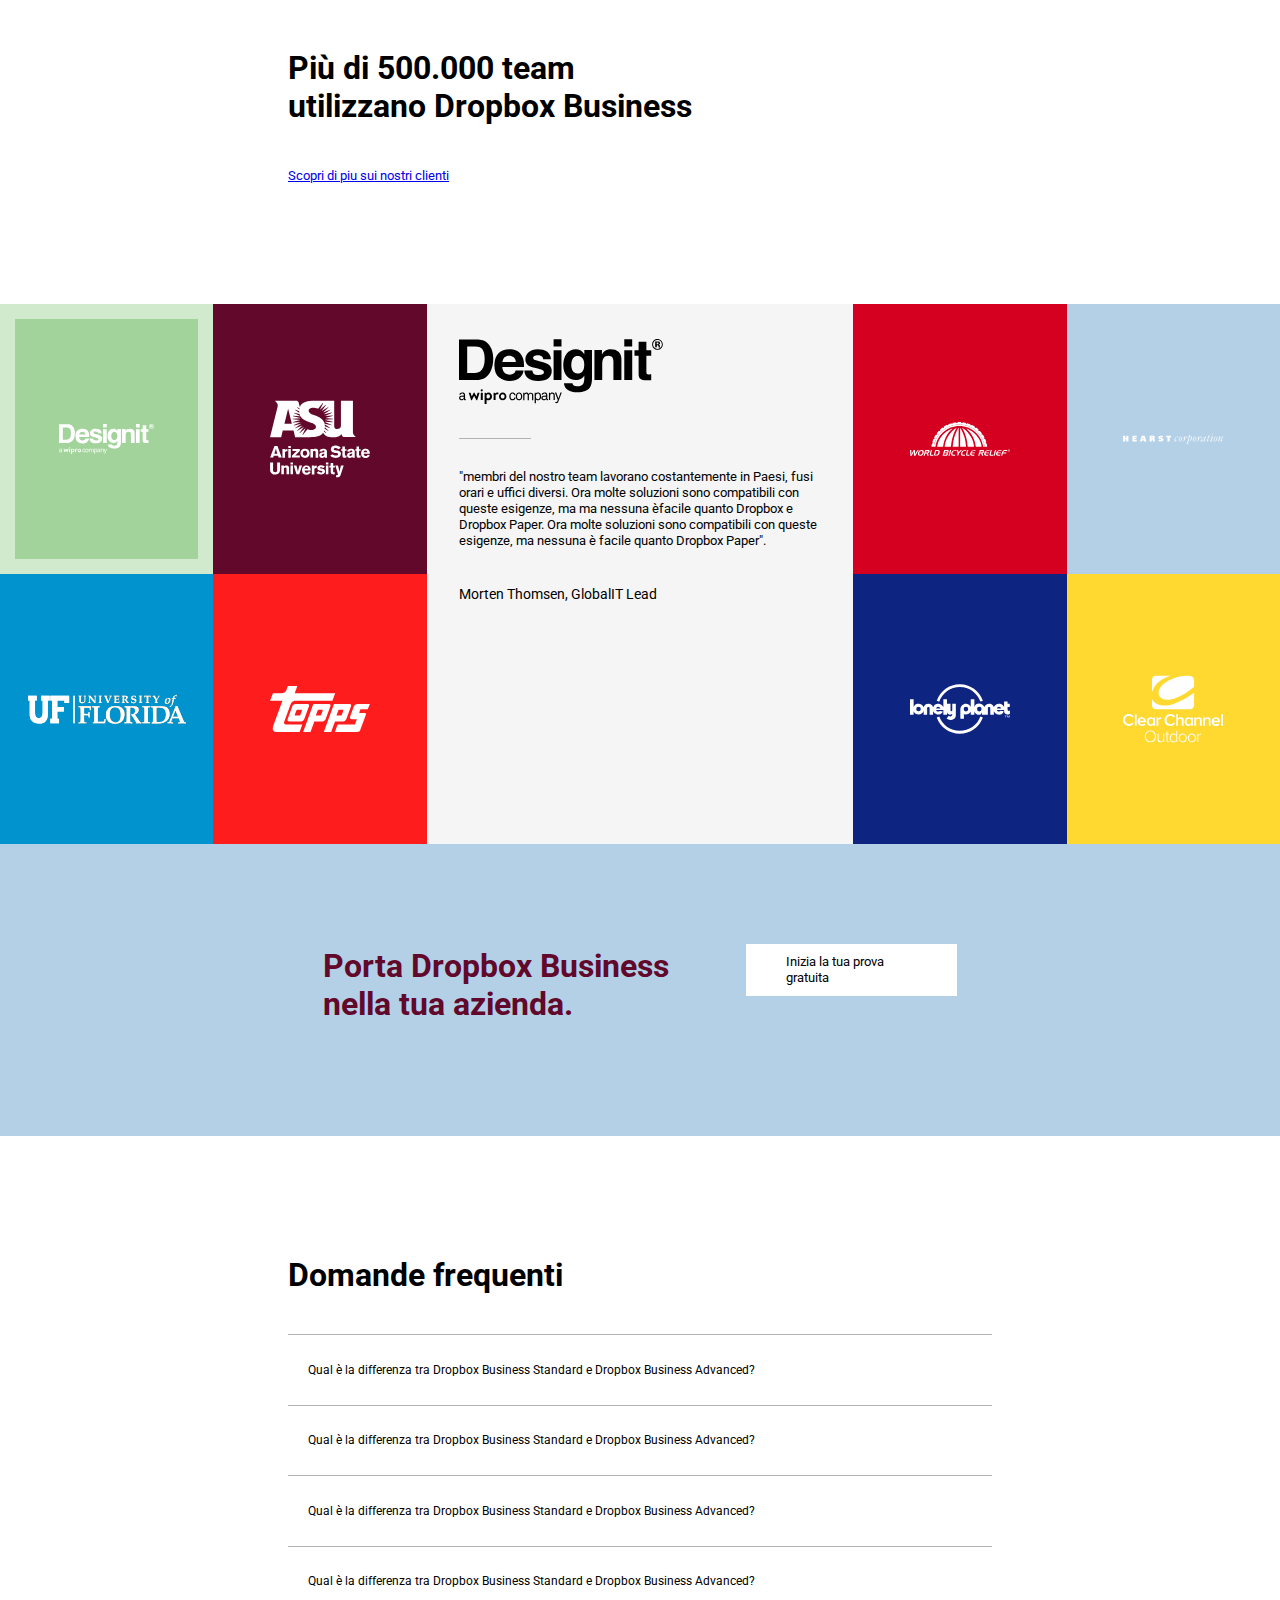
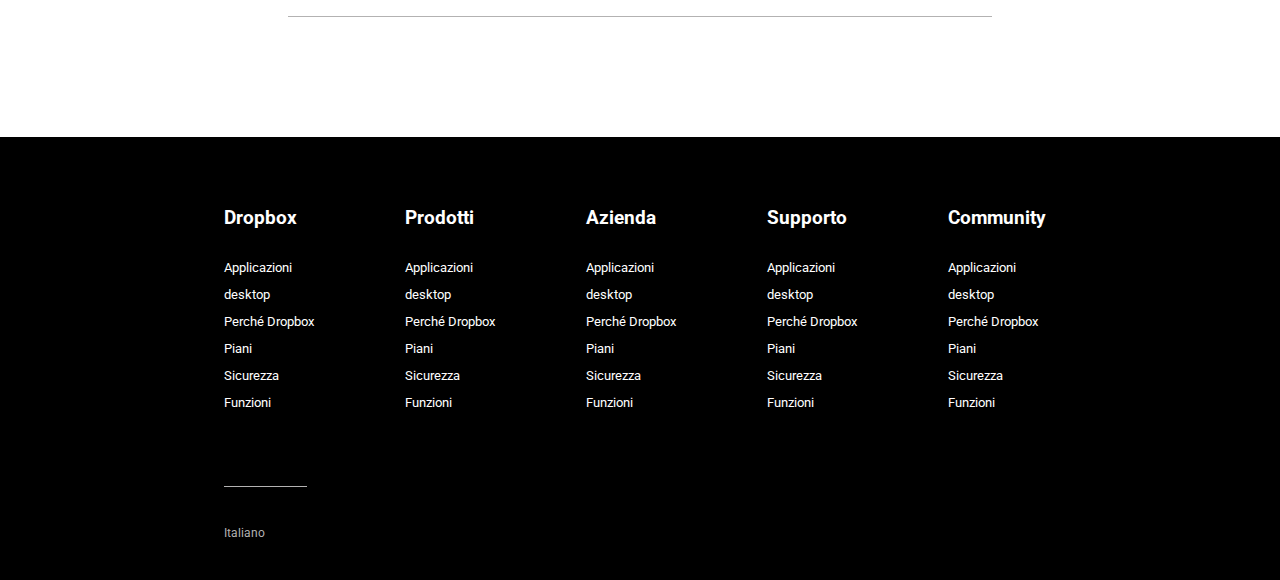
==== commit 549d8ed5: "feedback rewrite" ====
--- a/bonus/index.html
+++ b/bonus/index.html
@@ -21,19 +21,45 @@
                         <div class="topbar-left">                
                             <ul>
                                 <li><img src="./img/logo-small.png" alt="logo-dropbox"></li>
-                                <li><a href="#">Perché Dropbox</a></li>
-                                <li><a href="#">Funzioni</a></li>
-                                <li><a href="#">Piani e Prezzi</a></li>
+                                <li class="dropdown">
+                                    <a href="#">Perché Dropbox</a>
+                                    <div class="dropdown-content font-size">
+                                        <p>hello word</p>
+                                    </div>
+                                </li>
+                                <li class="dropdown">
+                                    <a href="#">Funzioni</a>
+                                    <div class="dropdown-content font-size">
+                                        <p>hello word</p>
+                                    </div>
+                                </li>
+                                <li class="hover">
+                                    <a href="#">Piani e Prezzi</a>                                    
+                                </li>
                             </ul>
                         </div>
                     </div>
                     <div class="col-header-right">
                         <div class="topbar-right">
                             <ul>
-                                <li><a href="#">Supporto</a></li>
-                                <li><a href="#">Contatta l'ufficio vendita</a></li>
-                                <li><a href="#">Accedi</a></li>
-                                <li><a href="#" class="btn">Inizia</a></li>
+                                <li class="dropdown">
+                                    <a href="#">Supporto</a>
+                                    <div class="dropdown-content font-size">
+                                        <p>hello word</p>
+                                    </div>
+                                </li>
+                                <li class="dropdown">
+                                    <a href="#">Contatta l'ufficio vendita</a>
+                                    <div class="dropdown-content font-size">
+                                        <p>hello word</p>
+                                    </div>
+                                </li>
+                                <li class="hover">
+                                    <a href="#">Accedi</a>
+                                </li>
+                                <li class="hover">                  
+                                    <a href="#" class="btn">Inizia</a>                                                                        
+                                </li>
                             </ul>
                         </div>
                     </div>
@@ -54,7 +80,7 @@
                             <div class="pagraph">
                                   <p>Finalmenle tutti i tuoi strumenti, contenuti e collaboratori sono accessibili dallo stesso posto. Dropbox Business è piú di uno spazio di archiviazione sicuro: é un modo intelligente e íntegrto per ottimizzare il flusso di lavoro esistente.</p>
                             </div>                          
-                            <div class="padding-btn">
+                            <div class="padding-btn hover">
                                 <button class="btn">Inizia la tua prova gratuita</button>
                             </div>
                             <p class="padding-bottom">Annulla in qualsiasi momento</p>
@@ -113,7 +139,7 @@
                                         <span> Funzioni di produttività premium condivisione file semplice e sicura</span>
                                     </div>
                                 </div>
-                                <div class="btn-special margin-bottom-30">
+                                <div class="btn-special margin-bottom-30 hover">
                                     <button>Prova gratis per 30 giorni</button>
                                 </div>
                                 <div class="underline margin-bottom-30 font-size">
@@ -163,7 +189,7 @@
                                         <span>Sofisticate funzioni di controllo e per tenere al sicuro tutti i file del tuo team</span>
                                     </div>
                                 </div>
-                                <div class="btn-special margin-bottom-30">
+                                <div class="btn-special margin-bottom-30 hover">
                                     <button>Prova gratis per 30 giorni</button>
                                 </div>
                                 <div class="underline margin-bottom-30 font-size">
@@ -216,7 +242,7 @@
                                         <span>Assistenza personalizzata per aiutare gli amministratori in una gestione su larga scala</span>
                                     </div>
                                 </div>     
-                                <div class="btn-special margin-bottom-30">
+                                <div class="btn-special margin-bottom-30 hover">
                                     <button>Contattaci</button>
                                 </div>         
                                 <div class="underline margin-bottom-30 font-size">
@@ -251,7 +277,7 @@
                             <p class="font-size margin-bottom-30">Soluzioni personalizzate e supporto su misura per aiutare i professionisti lT nella gestione su qualsiasi scala.</p>
                         </div>
                         <div class="content-right">
-                            <div class="btn-special-2">
+                            <div class="btn-special-2 hover">
                                 <button>Contatta l'ufficio vendite</button>
                             </div>                                
                         </div>
@@ -266,7 +292,7 @@
                         <div class="text-right">
                             <h3 class="margin-bottom-15">Entra in contatto con un partner Dropbox</h3>
                             <p class="font-size margin-bottom-15">Trova un partner Dropbox e HelloSign di fiducia. Ottieni le soluzioni e i servizi necessari i obiettivi aziendali, tra cui implementazione, integrazione, gestione e supporto continui</p>
-                            <div class="btn-special-grey">
+                            <div class="btn-special-grey hover">
                                 <button>Trova un partner</button>
                             </div>
                         </div>
@@ -377,7 +403,7 @@
                         <div class="left-text">
                             <h2 id="margin-0">Porta Dropbox Business nella tua azienda.</h2>
                         </div>
-                        <div class="right-button font-size-special margin-bottom-30">
+                        <div class="right-button font-size-special margin-bottom-30 hover">
                             <button class="right-special-button">Inizia la tua prova gratuita</button>
                         </div>
                     </div>
@@ -390,19 +416,48 @@
                             <h2>Domande frequenti</h2>
                         </div>
                         <hr>
-                        <div class="answer">
-                            <p class="font-size-special"><strong>Qual è la differenza tra Dropbox Business Standard e Dropbox Business Advanced?</strong></p>
-                            <i class="fa fa-angle-down" aria-hidden="true"></i>
+                        <div class="flex">
+                            <div id="myaccordion">
+                                <input type="checkbox" id="accordion1" class="hidecontent"/>
+                                <label for="accordion1">Qual è la differenza tra Dropbox Business Standard e Dropbox Business Advanced? </label> 
+                                <div class="content hidecontent">
+                                    <p>Lorem ipsum dolor sit amet consectetur adipisicing elit. Veritatis necessitatibus blanditiis, sapiente aliquid, fugit praesentium eligendi eaque laborum nobis atque iste nesciunt iusto aliquam iure reprehenderit est molestiae ad ratione?</p>
+                                </div>
+                            </div>
+                            <i class="fa-solid fa-angle-down font-size"></i>
                         </div>
                         <hr>
-                        <div class="answer">
-                            <p class="font-size-special"><strong>Qual è la differenza tra Dropbox Business Standard e Dropbox Business Advanced?</strong></p>
-                            <i class="fa fa-angle-down" aria-hidden="true"></i>
+                        <div class="flex">
+                            <div id="myaccordion">
+                                <input type="checkbox" id="accordion2" class="hidecontent"/>
+                                <label for="accordion2">Qual è la differenza tra Dropbox Business Standard e Dropbox Business Advanced? </label> 
+                                <div class="content hidecontent">
+                                    <p>Lorem ipsum dolor sit amet consectetur adipisicing elit. Veritatis necessitatibus blanditiis, sapiente aliquid, fugit praesentium eligendi eaque laborum nobis atque iste nesciunt iusto aliquam iure reprehenderit est molestiae ad ratione?</p>                                
+                                </div>
+                            </div>
+                            <i class="fa-solid fa-angle-down font-size"></i>
                         </div>
                         <hr>
-                        <div class="answer">
-                            <p class="font-size-special"><strong>Qual è la differenza tra Dropbox Business Standard e Dropbox Business Advanced?</strong></p>
-                            <i class="fa fa-angle-down" aria-hidden="true"></i>
+                        <div class="flex">
+                            <div id="myaccordion">
+                                <input type="checkbox" id="accordion3" class="hidecontent"/>
+                                <label for="accordion3">Qual è la differenza tra Dropbox Business Standard e Dropbox Business Advanced? </label> 
+                                <div class="content hidecontent">
+                                    <p>Lorem ipsum dolor sit amet consectetur adipisicing elit. Veritatis necessitatibus blanditiis, sapiente aliquid, fugit praesentium eligendi eaque laborum nobis atque iste nesciunt iusto aliquam iure reprehenderit est molestiae ad ratione?</p>                                     
+                                </div>
+                            </div>
+                            <i class="fa-solid fa-angle-down font-size"></i>
+                        </div>
+                        <hr>
+                        <div class="flex">
+                            <div id="myaccordion">
+                                <input type="checkbox" id="accordion4" class="hidecontent"/>
+                                <label for="accordion4">Qual è la differenza tra Dropbox Business Standard e Dropbox Business Advanced? </label> 
+                                <div class="content hidecontent">
+                                    <p>Lorem ipsum dolor sit amet consectetur adipisicing elit. Veritatis necessitatibus blanditiis, sapiente aliquid, fugit praesentium eligendi eaque laborum nobis atque iste nesciunt iusto aliquam iure reprehenderit est molestiae ad ratione?</p>                                   
+                                </div>
+                            </div>
+                            <i class="fa-solid fa-angle-down font-size"></i>
                         </div>
                         <hr>
                     </div>
--- a/bonus/css/style.css
+++ b/bonus/css/style.css
@@ -24,6 +24,97 @@
     all:unset;
     cursor: pointer;
 }
+
+/* bonus */
+
+.hidecontent {
+    display: none;
+}
+
+.flex {
+    display: flex;
+    align-items: center;
+    justify-content: space-between;
+}
+
+#myaccordion label {
+    font-size: 12px;
+    display: block;    
+    padding: 8px 20px;
+    margin: 20px 0px 20px 0px;
+    cursor: pointer;    
+    color: black;
+    transition: ease .5s;
+}
+
+.content {
+    background: #ffff;
+    font-size: 12px;
+    padding: 5px 25px;
+    margin: -1 0 0 0;
+}
+
+#myaccordion input:hover + label + .content {
+    display: block;
+    animation: fadeIn 0.5s ease-out;
+    -moz-animation: fadeIn 0.5s ease-out;
+    -o-animation: fadeIn 0.5s ease-out;
+    animation: fadeIn 0.5s ease-out;
+}
+
+@-webkit-keyframes fadeIn {
+    0% {
+        display: none;
+        opacity: 0;
+    }
+    1% {
+        display: block;
+        opacity: 0;
+    }
+    100% {
+        display: block;
+        opacity: 1;
+    }
+}
+
+.dropdown {
+    position: relative;
+    display: inline-block;
+}
+
+.dropdown-content {
+    display: none;
+    position: absolute;
+    background-color: white;
+    min-width: 160px;
+    padding: 12px 16px;
+    cursor: pointer;
+    transition: 0.4s;
+}
+
+.dropdown:hover .dropdown-content {
+    display: block;
+    background-color: #ccc;
+}
+
+.hover a:hover{
+   opacity: 0.8;
+}
+
+.hover button:hover{
+    opacity: 0.8;
+}
+
+.accordion {
+    cursor: pointer;
+    width: 100%;
+    transition: 0.2s;
+}
+
+.accordion:hover {
+    background-color: #ccc;
+} 
+
 
 /* utily margin section */
 
@@ -359,7 +450,7 @@
 
 .col-square-logo-left, .col-square-logo-mid, .col-square-logo-right {
     width: calc(100% / 3);
-    height: 450px;
+    height: 60vh;
 }
 
 .col-square-logo-mid{
@@ -453,20 +544,14 @@
 
 .container{
     background-color: #b4d0e7;
-    height: 250px;
-}
-
-.row-main{
-    height: 100%;
+    padding: 100px 0 70px 0;
 }
 
 .col-text{
     width: 100%;
-    height: 100%;
-    display: flex;
-    justify-content: space-between;
+    display: flex;
+    justify-content: space-around;
     align-items: center;
-
 }
 
 #margin-0{
@@ -495,7 +580,7 @@
     align-items: center;
 }
 
-.answer p{
+.answer .font-size-special{
     padding: 30px 0;     
 }
 
